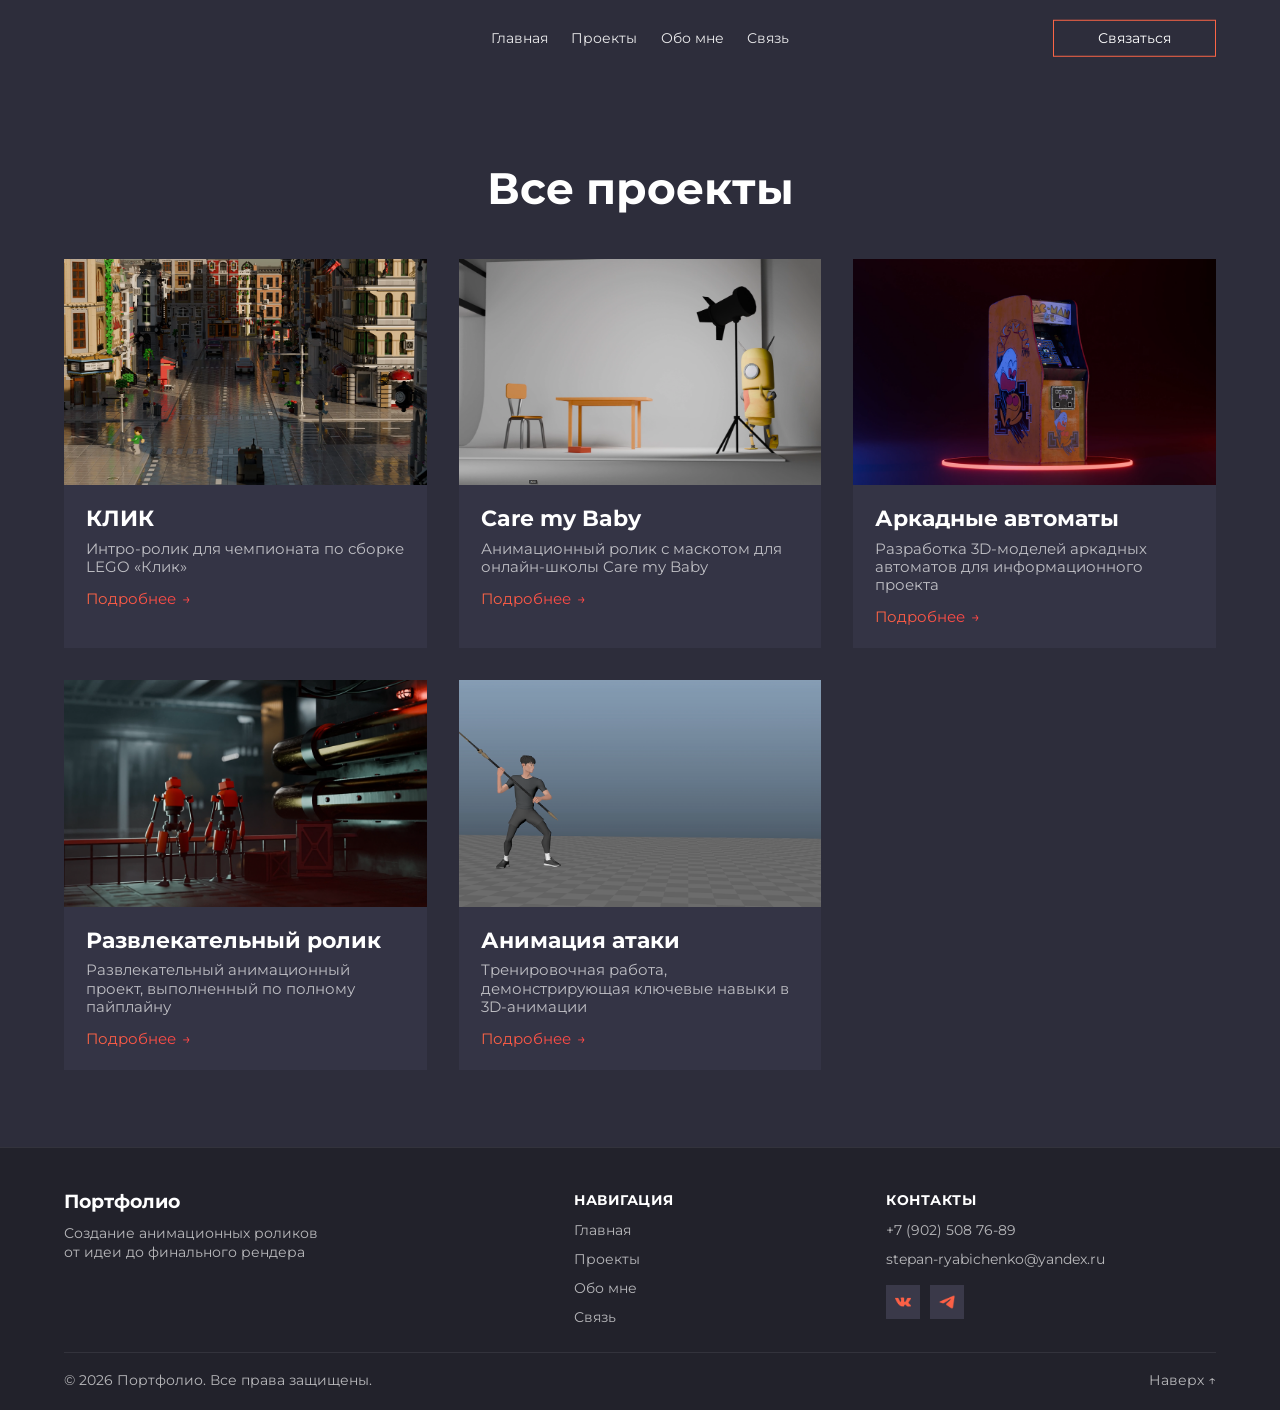
==== cases.html @ e060c21f "front-update" ====
<!DOCTYPE html>
<html lang="ru">
<head>
  <meta charset="UTF-8" />
  <meta name="viewport" content="width=device-width, initial-scale=1.0" />
  <title>Проекты — Портфолио 3D-аниматора</title>

  <link rel="preconnect" href="https://fonts.googleapis.com">
  <link rel="preconnect" href="https://fonts.gstatic.com" crossorigin>
  <link href="https://fonts.googleapis.com/css2?family=Montserrat:wght@400;700&display=swap" rel="stylesheet">

  <link rel="stylesheet" href="style.css" />
</head>
<body id="top">

<header class="site-header site-header--static">
  <div class="container site-header__inner">
    <nav class="nav">
      <a href="index.html#hero">Главная</a>
      <a href="cases.html">Проекты</a>
      <a href="index.html#about">Обо мне</a>
      <a href="index.html#contacts">Связь</a>
    </nav>
    <a class="btn btn--outline" href="index.html#contacts">Связаться</a>
  </div>
</header>

<main class="cases-page">
  <section class="cases section">
    <div class="container">
      <h1 class="section-title">Все проекты</h1>

      <div class="cases-grid">

        <a class="case-card" href="project-01.html">
          <div class="case-card__image">
            <img src="img/project-01.png" alt="Проект КЛИК">
          </div>
          <div class="case-card__content">
            <h2 class="case-card__title">КЛИК</h2>
            <p class="case-card__text">
              Интро-ролик для чемпионата по сборке LEGO «Клик»
            </p>
            <span class="case-card__more">
              <span class="case-card__more-text">Подробнее</span>
            </span>
          </div>
        </a>

        <a class="case-card" href="project-02.html">
          <div class="case-card__image">
            <img src="img/project-02.png" alt="Проект Care my Baby">
          </div>
          <div class="case-card__content">
            <h2 class="case-card__title">Care my Baby</h2>
            <p class="case-card__text">
              Анимационный ролик с маскотом для онлайн-школы Care my Baby
            </p>
            <span class="case-card__more">
              <span class="case-card__more-text">Подробнее</span>
            </span>
          </div>
        </a>

        <a class="case-card" href="project-03.html">
          <div class="case-card__image">
            <img src="img/project-03.png" alt="Аркадные автоматы">
          </div>
          <div class="case-card__content">
            <h2 class="case-card__title">Аркадные автоматы</h2>
            <p class="case-card__text">
              Разработка 3D-моделей аркадных автоматов для информационного проекта
            </p>
            <span class="case-card__more">
              <span class="case-card__more-text">Подробнее</span>
            </span>
          </div>
        </a>

        <a class="case-card" href="project-04.html">
          <div class="case-card__image">
            <img src="img/project-04.png" alt="Развлекательный ролик">
          </div>
          <div class="case-card__content">
            <h2 class="case-card__title">Развлекательный ролик</h2>
            <p class="case-card__text">
              Развлекательный анимационный проект, выполненный по полному пайплайну
            </p>
            <span class="case-card__more">
              <span class="case-card__more-text">Подробнее</span>
            </span>
          </div>
        </a>

        <a class="case-card" href="project-05.html">
          <div class="case-card__image">
            <img src="img/project-05.png" alt="Анимация атаки">
          </div>
          <div class="case-card__content">
            <h2 class="case-card__title">Анимация атаки</h2>
            <p class="case-card__text">
              Тренировочная работа, демонстрирующая ключевые навыки в 3D-анимации
            </p>
            <span class="case-card__more">
              <span class="case-card__more-text">Подробнее</span>
            </span>
          </div>
        </a>

      </div>
    </div>
  </section>
</main>
<footer class="footer">
  <div class="container footer__inner">
    <div class="footer__top">
      <div class="footer__brand">
        <p class="footer__title">Портфолио</p>
        <p class="footer__text">
          Создание анимационных роликов<br>от идеи до финального рендера
        </p>
      </div>

      <div class="footer__column">
        <p class="footer__heading">Навигация</p>
        <nav class="footer__nav">
          <a href="#hero">Главная</a>
          <a href="cases.html">Проекты</a>
          <a href="#about">Обо мне</a>
          <a href="#contacts">Связь</a>
        </nav>
      </div>

      <div class="footer__column">
        <p class="footer__heading">Контакты</p>
        <div class="footer__contacts">
          <a href="tel:+79025087689">+7 (902) 508 76-89</a>
          <a href="mailto:stepan-ryabichenko@yandex.ru">stepan-ryabichenko@yandex.ru</a>

          <div class="socials footer__socials">
            <a href="#" aria-label="VK">
              <img src="img/icon-01.png" alt="VK">
            </a>
            <a href="#" aria-label="Telegram">
              <img src="img/icon-02.png" alt="Telegram">
            </a>
          </div>
        </div>
      </div>
    </div>

    <div class="footer__bottom">
      <p>© 2026 Портфолио. Все права защищены.</p>
      <a class="footer__back" href="#top">Наверх ↑</a>
    </div>
  </div>
</footer>

</body>
</html>
---- style.css ----
:root {
  --bg-color: #2d2d3b;
  --card-color: #343445;
  --footer-color: #22222b;
  --icon-bg: #3a3949;

  --text-color: #ffffff;
  --text-muted: rgba(255, 255, 255, 0.8);
  --text-soft: rgba(255, 255, 255, 0.68);

  --gradient-start: #fb6546;
  --gradient-end: #fd4846;

  --container-width: min(90vw, 1200px);

  --section-gap: clamp(56px, 7vw, 96px);
  --title-text-gap: 10px;
  --hero-gap: 32px;

  --transition: 0.25s ease;
}

* {
  margin: 0;
  padding: 0;
  box-sizing: border-box;
}

html {
  scroll-behavior: smooth;
  font-size: 16px;
  height: 100%;
}

body {
  min-height: 100%;
  font-family: "Montserrat", Arial, sans-serif;
  font-weight: 400;
  background-color: var(--bg-color);
  color: var(--text-color);
  line-height: 1.2;
}

img {
  display: block;
  width: 100%;
  height: auto;
}

a {
  color: inherit;
  text-decoration: none;
}

button,
input,
textarea {
  font: inherit;
  color: inherit;
}

.container {
  width: var(--container-width);
  margin: 0 auto;
}

.section {
  margin-top: var(--section-gap);
}

/* HEADER */

.site-header {
  position: absolute;
  top: 0;
  left: 0;
  width: 100%;
  z-index: 5;
}

.site-header__inner {
  display: flex;
  justify-content: center;
  align-items: center;
  gap: clamp(22px, 2vw, 36px);
  padding: clamp(20px, 2.5vw, 30px) 0;
  position: relative;
}

.nav {
  display: flex;
  align-items: center;
  gap: clamp(16px, 1.8vw, 26px);
  flex-wrap: wrap;
}

.nav a {
  font-size: clamp(0.8rem, 0.75rem + 0.15vw, 0.95rem);
  font-weight: 400;
  color: rgba(255, 255, 255, 0.9);
  transition: opacity var(--transition);
}

.nav a:hover {
  opacity: 0.75;
}

/* BUTTONS */

.btn {
  display: inline-flex;
  justify-content: center;
  align-items: center;
  padding: 0.625em 3.125em;
  background: linear-gradient(to right, var(--gradient-start), var(--gradient-end));
  color: var(--text-color);
  border: 1px solid transparent;
  cursor: pointer;
  font-size: clamp(0.8rem, 0.76rem + 0.15vw, 0.95rem);
  font-weight: 400;
  transition:
    filter var(--transition),
    transform var(--transition),
    background var(--transition),
    border-color var(--transition),
    box-shadow var(--transition);
}

.btn:hover {
  filter: brightness(0.84);
  color: var(--text-color);
}

.btn:active {
  filter: brightness(0.72);
  transform: translateY(1px);
  color: var(--text-color);
}

.btn--outline {
  background: transparent;
  border: 1px solid var(--gradient-start);
  color: var(--text-color);
}

.btn--outline:hover {
  background: linear-gradient(to right, var(--gradient-start), var(--gradient-end));
  border-color: transparent;
  filter: brightness(0.84);
  color: var(--text-color);
}

.btn--outline:active {
  background: linear-gradient(to right, var(--gradient-start), var(--gradient-end));
  border-color: transparent;
  filter: brightness(0.72);
  transform: translateY(1px);
  color: var(--text-color);
}

.site-header .btn {
  position: absolute;
  right: 0;
  top: 50%;
  transform: translateY(-50%);
}

/* HERO */

.hero {
  min-height: 100vh;
  display: flex;
  align-items: center;
  background:
    linear-gradient(rgba(20, 22, 32, 0.35), rgba(20, 22, 32, 0.45)),
    url("img/main.png") center / cover no-repeat;
  position: relative;
}

.hero::after {
  content: "";
  position: absolute;
  inset: 0;
  background: linear-gradient(to bottom, rgba(45, 45, 59, 0) 72%, var(--bg-color) 100%);
}

.hero .container {
  position: relative;
  z-index: 2;
}

.hero__content {
  max-width: min(100%, 820px);
  display: flex;
  flex-direction: column;
  align-items: flex-start;
  gap: var(--hero-gap);
  padding-top: clamp(70px, 7vw, 110px);
}

.hero__text {
  display: flex;
  flex-direction: column;
  gap: var(--title-text-gap);
}

.hero h1 {
  font-size: clamp(2.45rem, 1.8rem + 2vw, 4rem);
  font-weight: 700;
  line-height: 0.95;
  max-width: none;
}

.hero__subtitle {
  font-size: clamp(0.9rem, 0.82rem + 0.25vw, 1rem);
  font-weight: 400;
  color: var(--text-soft);
  line-height: 1.2;
}

.hero__actions {
  display: flex;
  align-items: center;
  gap: 12px;
  flex-wrap: wrap;
}

.text-gradient {
  background: linear-gradient(to right, var(--gradient-start), var(--gradient-end));
  -webkit-background-clip: text;
  -webkit-text-fill-color: transparent;
}

/* TITLES */

.section-title,
.about h2,
.contacts h2 {
  font-size: clamp(2rem, 1.5rem + 1.6vw, 3rem);
  font-weight: 700;
  line-height: 1;
}

.section-title {
  text-align: center;
  margin-bottom: clamp(30px, 4vw, 48px);
}

/* PROJECTS */

.projects-list {
  display: flex;
  flex-direction: column;
  gap: clamp(28px, 3vw, 46px);
}

.project {
  display: flex;
  align-items: center;
  justify-content: space-between;
  gap: clamp(20px, 3vw, 42px);
}

.project--reverse {
  flex-direction: row-reverse;
}

.project__image,
.project__info {
  flex: 1 1 0;
}

.project__image img {
  aspect-ratio: 16 / 9;
  object-fit: cover;
}

.project__info {
  max-width: 320px;
  display: flex;
  flex-direction: column;
  align-items: flex-start;
  gap: 12px;
}

.project__info h3 {
  font-size: clamp(1.5rem, 1.15rem + 0.9vw, 2rem);
  font-weight: 700;
  line-height: 0.95;
}

.project__info p {
  font-size: clamp(0.85rem, 0.8rem + 0.2vw, 1rem);
  font-weight: 400;
  color: var(--text-soft);
  line-height: 1.15;
}

.projects__actions {
  display: flex;
  justify-content: center;
  margin-top: clamp(28px, 4vw, 40px);
}

/* ABOUT */

.about__wrapper {
  display: flex;
  justify-content: space-between;
  align-items: center;
  gap: clamp(24px, 4vw, 54px);
}

.about__content,
.about__image {
  flex: 1 1 0;
}

.about__content {
  max-width: 560px;
  display: flex;
  flex-direction: column;
  gap: 16px;
}

.about__content p {
  font-size: clamp(0.9rem, 0.84rem + 0.2vw, 1rem);
  font-weight: 400;
  color: var(--text-soft);
  line-height: 1.2;
}

.skills {
  display: flex;
  flex-wrap: wrap;
  gap: 8px;
}

.skills span {
  display: inline-flex;
  align-items: center;
  justify-content: center;
  padding: 0.42em 0.95em;
  font-size: clamp(0.68rem, 0.64rem + 0.15vw, 0.8rem);
  font-weight: 400;
  color: rgba(255, 255, 255, 0.92);
  background: rgba(255, 255, 255, 0.06);
  border: 1px solid rgba(255, 255, 255, 0.1);
  box-shadow:
    inset 0 1px 0 rgba(255, 255, 255, 0.08),
    0 8px 20px rgba(0, 0, 0, 0.08);
  backdrop-filter: blur(8px);
  -webkit-backdrop-filter: blur(8px);
  border-radius: 999px;
}

.about__image {
  display: flex;
  justify-content: flex-end;
}

.about__image img {
  width: min(100%, 340px);
  object-fit: cover;
  margin-left: auto;
}

/* CONTACTS */

.contacts__wrapper {
  display: flex;
  justify-content: space-between;
  align-items: center;
  gap: clamp(24px, 4vw, 60px);
}

.contacts__content,
.contact-form {
  flex: 1 1 0;
}

.contact-form {
  max-width: 500px;
  background-color: var(--card-color);
  padding: clamp(20px, 2.5vw, 28px);
  display: flex;
  flex-direction: column;
  gap: 10px;
}

.contact-form__title {
  font-size: clamp(0.9rem, 0.84rem + 0.2vw, 1rem);
  font-weight: 400;
  color: var(--text-muted);
  margin-bottom: 4px;
}

.contact-form input,
.contact-form textarea {
  width: 100%;
  border: none;
  outline: none;
  padding: 12px 14px;
  background: rgba(255, 255, 255, 0.03);
  color: var(--text-color);
  font-size: clamp(0.85rem, 0.8rem + 0.15vw, 0.95rem);
  font-weight: 400;
}

.contact-form input::placeholder,
.contact-form textarea::placeholder {
  color: rgba(255, 255, 255, 0.35);
}

.contact-form textarea {
  min-height: 120px;
  resize: vertical;
}

.contact-form .btn {
  align-self: center;
  margin-top: 6px;
}

.contacts__content {
  max-width: 460px;
  display: flex;
  flex-direction: column;
  gap: 14px;
}

.contacts__content p,
.contacts__info a {
  font-size: clamp(0.9rem, 0.84rem + 0.2vw, 1rem);
  font-weight: 400;
  color: var(--text-soft);
  line-height: 1.2;
}

.contacts__info {
  display: flex;
  flex-direction: column;
  gap: 10px;
  margin-top: 10px;
}

.socials {
  display: flex;
  gap: 10px;
  margin-top: 6px;
}

.socials a {
  display: inline-flex;
  justify-content: center;
  align-items: center;
  width: 34px;
  height: 34px;
  background-color: var(--icon-bg);
  transition: opacity var(--transition), transform var(--transition), background-color var(--transition);
}

.socials a img {
  width: 16px;
  height: 16px;
  object-fit: contain;
}

.socials a:hover {
  opacity: 0.9;
  background-color: #444355;
}

.socials a:active {
  transform: translateY(1px);
}

/* FOOTER */

.footer {
  margin-top: clamp(50px, 6vw, 80px);
  background-color: var(--footer-color);
  border-top: 1px solid rgba(255, 255, 255, 0.08);
}

.footer__inner {
  padding: clamp(28px, 4vw, 44px) 0 20px;
}

.footer__top {
  display: grid;
  grid-template-columns: minmax(260px, 1.4fr) minmax(160px, 0.8fr) minmax(220px, 1fr);
  gap: clamp(24px, 4vw, 48px);
  padding-bottom: 24px;
}

.footer__brand,
.footer__column {
  display: flex;
  flex-direction: column;
  gap: 12px;
}

.footer__title {
  font-size: clamp(1rem, 0.92rem + 0.3vw, 1.2rem);
  font-weight: 700;
  color: var(--text-color);
  line-height: 1.1;
}

.footer__heading {
  font-size: clamp(0.82rem, 0.78rem + 0.12vw, 0.92rem);
  font-weight: 700;
  color: var(--text-color);
  text-transform: uppercase;
  letter-spacing: 0.04em;
}

.footer__text,
.footer__nav a,
.footer__contacts a,
.footer__bottom p,
.footer__back {
  font-size: clamp(0.82rem, 0.78rem + 0.14vw, 0.95rem);
  font-weight: 400;
  color: var(--text-soft);
  line-height: 1.35;
}

.footer__nav,
.footer__contacts {
  display: flex;
  flex-direction: column;
  gap: 10px;
}

.footer__nav a,
.footer__contacts a,
.footer__back {
  transition: opacity var(--transition), color var(--transition);
}

.footer__nav a:hover,
.footer__contacts a:hover,
.footer__back:hover {
  opacity: 0.8;
  color: var(--text-color);
}

.footer__socials {
  margin-top: 6px;
}

.footer__bottom {
  padding-top: 18px;
  border-top: 1px solid rgba(255, 255, 255, 0.08);
  display: flex;
  justify-content: space-between;
  align-items: center;
  gap: 16px;
}

.footer__back {
  white-space: nowrap;
}

@media (max-width: 1024px) {
  .footer__top {
    grid-template-columns: 1fr 1fr;
  }

  .footer__brand {
    grid-column: 1 / -1;
  }
}

@media (max-width: 768px) {
  .footer__inner {
    padding: 28px 0 18px;
  }

  .footer__top {
    grid-template-columns: 1fr;
    gap: 24px;
    padding-bottom: 20px;
  }

  .footer__bottom {
    flex-direction: column;
    align-items: flex-start;
  }
}

/* ADAPTIVE */

@media (max-width: 1024px) {
  .site-header__inner {
    justify-content: space-between;
  }

  .site-header .btn {
    position: static;
    transform: none;
    margin-left: auto;
  }

  .project,
  .project--reverse,
  .about__wrapper,
  .contacts__wrapper {
    flex-direction: column;
    align-items: flex-start;
  }

  .project__info,
  .about__content,
  .contacts__content,
  .contact-form {
    max-width: 100%;
  }

  .about__image,
  .contact-form {
    width: 100%;
  }

  .section-title {
    text-align: left;
  }

  .contacts__wrapper {
    align-items: flex-start;
  }
}

@media (max-width: 768px) {
  html,
  body {
    min-height: 100%;
  }

  body {
    display: flex;
    flex-direction: column;
  }

  main {
    flex: 1 0 auto;
  }

  .footer {
    flex-shrink: 0;
  }

  .site-header {
    position: absolute;
    background-color: transparent;
  }

  .site-header__inner {
    flex-direction: column;
    align-items: flex-start;
    gap: 16px;
  }

  .site-header .btn {
    display: none;
  }
  .contacts__wrapper {
  flex-direction: column;
}

.contacts__content {
  order: -1;
}

  .hero {
    min-height: auto;
    padding: 72px 0 72px;
  }

  .hero__content {
    padding-top: 0;
    gap: 24px;
  }

  .hero__actions {
    width: 100%;
  }

  .hero__actions .btn {
    width: 100%;
  }

  .project__image img {
    aspect-ratio: 4 / 3;
  }

  .project__info {
    gap: 10px;
  }

  .about__image {
    justify-content: center;
  }

  .about__image img {
    margin-left: 0;
  }
}

/* PROJECT PAGE */

.site-header--static {
  position: relative;
}

.project-page {
  flex: 1 0 auto;
}

.project-detail--first {
  margin-top: clamp(24px, 4vw, 40px);
}

.project-back {
  display: inline-flex;
  align-items: center;
  margin-bottom: 12px;
  font-size: clamp(0.82rem, 0.78rem + 0.14vw, 0.95rem);
  color: var(--text-soft);
  transition: opacity var(--transition);
}

.project-back:hover {
  opacity: 0.78;
}

.project-detail__title {
  font-size: clamp(2.3rem, 1.7rem + 1.8vw, 3.5rem);
  font-weight: 700;
  line-height: 1;
  margin-bottom: clamp(22px, 3vw, 32px);
}

.project-detail__hero {
  margin-bottom: clamp(24px, 3vw, 36px);
}

.project-detail__main-video {
  display: block;
  width: 100%;
  aspect-ratio: 16 / 9;
  object-fit: cover;
  background-color: #000;
}

.project-detail__info {
  display: flex;
  justify-content: space-between;
  align-items: flex-start;
  gap: clamp(28px, 4vw, 72px);
}

.project-detail__text {
  flex: 1 1 auto;
  max-width: 760px;
  display: flex;
  flex-direction: column;
  gap: 16px;
}

.project-detail__text p {
  font-size: clamp(0.98rem, 0.9rem + 0.18vw, 1.1rem);
  line-height: 1.25;
  color: var(--text-soft);
}

.project-detail__meta {
  flex: 0 0 170px;
  display: flex;
  flex-direction: column;
  gap: 26px;
}

.project-meta-item {
  display: flex;
  flex-direction: column;
  gap: 4px;
}

.project-meta-item__label {
  font-size: clamp(0.82rem, 0.78rem + 0.12vw, 0.92rem);

  background: linear-gradient(to right, var(--gradient-start), var(--gradient-end));
  -webkit-background-clip: text;
  -webkit-text-fill-color: transparent;
}

.project-meta-item__value {
  font-size: clamp(1rem, 0.94rem + 0.14vw, 1.15rem);
  font-weight: 700;
  color: var(--text-color);
}

.project-slider__title {
  font-size: clamp(2rem, 1.5rem + 1.6vw, 3rem);
  font-weight: 700;
  line-height: 1;
  margin-bottom: clamp(24px, 3vw, 34px);
}

.slider {
  display: flex;
  flex-direction: column;
  align-items: center;
  gap: 18px;
}

.slider__viewport {
  position: relative;
  width: 100%;
}

.slider__video {
  display: block;
  width: 100%;
  aspect-ratio: 16 / 9;
  object-fit: cover;
  background-color: #000;
}

.slider__arrow {
  position: absolute;
  top: 50%;
  transform: translateY(-50%);
  width: clamp(42px, 4vw, 56px);
  height: clamp(42px, 4vw, 56px);
  display: inline-flex;
  justify-content: center;
  align-items: center;
  border: 1px solid rgba(255, 255, 255, 0.14);
  border-radius: 999px;
  background: rgba(255, 255, 255, 0.1);
  color: var(--text-color);
  font-size: clamp(1.4rem, 1.2rem + 0.3vw, 1.7rem);
  cursor: pointer;
  backdrop-filter: blur(8px);
  -webkit-backdrop-filter: blur(8px);
  box-shadow:
    inset 0 1px 0 rgba(255, 255, 255, 0.08),
    0 8px 20px rgba(0, 0, 0, 0.12);
  transition:
    background var(--transition),
    transform var(--transition),
    opacity var(--transition),
    border-color var(--transition);
}

.slider__arrow:hover {
  background: rgba(255, 255, 255, 0.16);
}

.slider__arrow:active {
  transform: translateY(calc(-50% + 1px));
  background: rgba(255, 255, 255, 0.22);
}

.slider__arrow--prev {
  left: clamp(14px, 2vw, 22px);
}

.slider__arrow--next {
  right: clamp(14px, 2vw, 22px);
}

.slider__dots {
  display: flex;
  align-items: center;
  justify-content: center;
  gap: 10px;
}

.slider__dot {
  width: 56px;
  height: 6px;
  border: none;
  background-color: #4a495f;
  cursor: pointer;
  transition: background-color var(--transition), opacity var(--transition);
}

.slider__dot:hover {
  opacity: 0.85;
}

.slider__dot.is-active {
  background: linear-gradient(to right, var(--gradient-start), var(--gradient-end));
}

@media (max-width: 1024px) {
  .project-detail__info {
    flex-direction: column;
    gap: 24px;
  }

  .project-detail__meta {
    flex: 1 1 auto;
    width: 100%;
    display: grid;
    grid-template-columns: repeat(3, minmax(120px, 1fr));
    gap: 20px;
  }
}

@media (max-width: 768px) {
  .project-detail--first {
    margin-top: 50px;
  }

  .site-header--static {
    position: absolute;
    background-color: transparent;
  }

  .project-detail__title {
    margin-bottom: 18px;
  }

  .project-detail__hero {
    margin-bottom: 20px;
  }

  .project-detail__meta {
    grid-template-columns: 1fr;
    gap: 16px;
  }

  .slider__arrow {
    width: 40px;
    height: 40px;
    font-size: 1.3rem;
  }

  .slider__dot {
    width: 42px;
  }
}

/* CASES PAGE */

.cases-page {
  flex: 1 0 auto;
}

.cases-grid {
  display: grid;
  grid-template-columns: repeat(3, minmax(0, 1fr));
  gap: clamp(20px, 2.5vw, 32px);
}

.case-card {
  display: flex;
  flex-direction: column;
  background-color: var(--card-color);
  overflow: hidden;
  transition:
    transform var(--transition),
    opacity var(--transition),
    box-shadow var(--transition);
}

.case-card:hover {
  transform: translateY(-4px);
  opacity: 0.96;
  box-shadow: 0 12px 28px rgba(0, 0, 0, 0.16);
}

.case-card:active {
  transform: translateY(-1px);
}

.case-card__image img {
  aspect-ratio: 16 / 10;
  object-fit: cover;
}

.case-card__content {
  display: flex;
  flex-direction: column;
  gap: 10px;
  padding: clamp(16px, 2vw, 22px);
}

.case-card__title {
  font-size: clamp(1.2rem, 1rem + 0.5vw, 1.6rem);
  font-weight: 700;
  line-height: 1;
}

.case-card__text {
  font-size: clamp(0.85rem, 0.8rem + 0.18vw, 0.95rem);
  font-weight: 400;
  color: var(--text-soft);
  line-height: 1.2;
}

.case-card__more {
  margin-top: 4px;
  font-size: clamp(0.85rem, 0.8rem + 0.18vw, 0.95rem);
  font-weight: 400;
  display: inline-flex;
  align-items: center;
  gap: 6px;
  transition: opacity var(--transition), transform var(--transition);
}

.case-card__more-text {
  background: linear-gradient(to right, var(--gradient-start), var(--gradient-end));
  -webkit-background-clip: text;
  -webkit-text-fill-color: transparent;
}

.case-card__more::after {
  content: "→";
  color: var(--gradient-end);
  transition: transform var(--transition);
}

.case-card:hover .case-card__more::after {
  transform: translateX(4px);
}

.case-card:hover .case-card__more {
  opacity: 0.85;
}

@media (max-width: 1024px) {
  .cases-grid {
    grid-template-columns: repeat(2, minmax(0, 1fr));
  }
}

@media (max-width: 768px) {
  .cases-grid {
    grid-template-columns: 1fr;
  }
}
.project-detail__nav {
  display: flex;
  justify-content: space-between;
  align-items: flex-end; /* ← было center */
  gap: 16px;
  margin-bottom: 12px;
}

.project-switch {
  display: flex;
  align-items: center;
  gap: 10px;
}

.project-switch__arrow {
  width: 42px;
  height: 42px;
  display: inline-flex;
  justify-content: center;
  align-items: center;
  border: 1px solid rgba(255, 255, 255, 0.14);
  border-radius: 999px;
  background: rgba(255, 255, 255, 0.08);
  color: var(--text-color);
  font-size: 1.2rem;
  transition:
    background var(--transition),
    transform var(--transition),
    opacity var(--transition),
    border-color var(--transition);
}

.project-switch__arrow:hover {
  background: rgba(255, 255, 255, 0.14);
}

.project-switch__arrow:active {
  transform: translateY(1px);
}

@media (max-width: 768px) {
  .project-detail__nav {
    flex-direction: row;          /* оставляем в строке */
    align-items: flex-end;        /* выравнивание по низу */
    justify-content: space-between;
  }

  .project-switch {
    gap: 6px; /* чуть меньше расстояние */
  }

  .project-switch__arrow {
    width: 36px;
    height: 36px;
    font-size: 1rem;
  }

  .project-back {
    font-size: 0.85rem;
  }
}
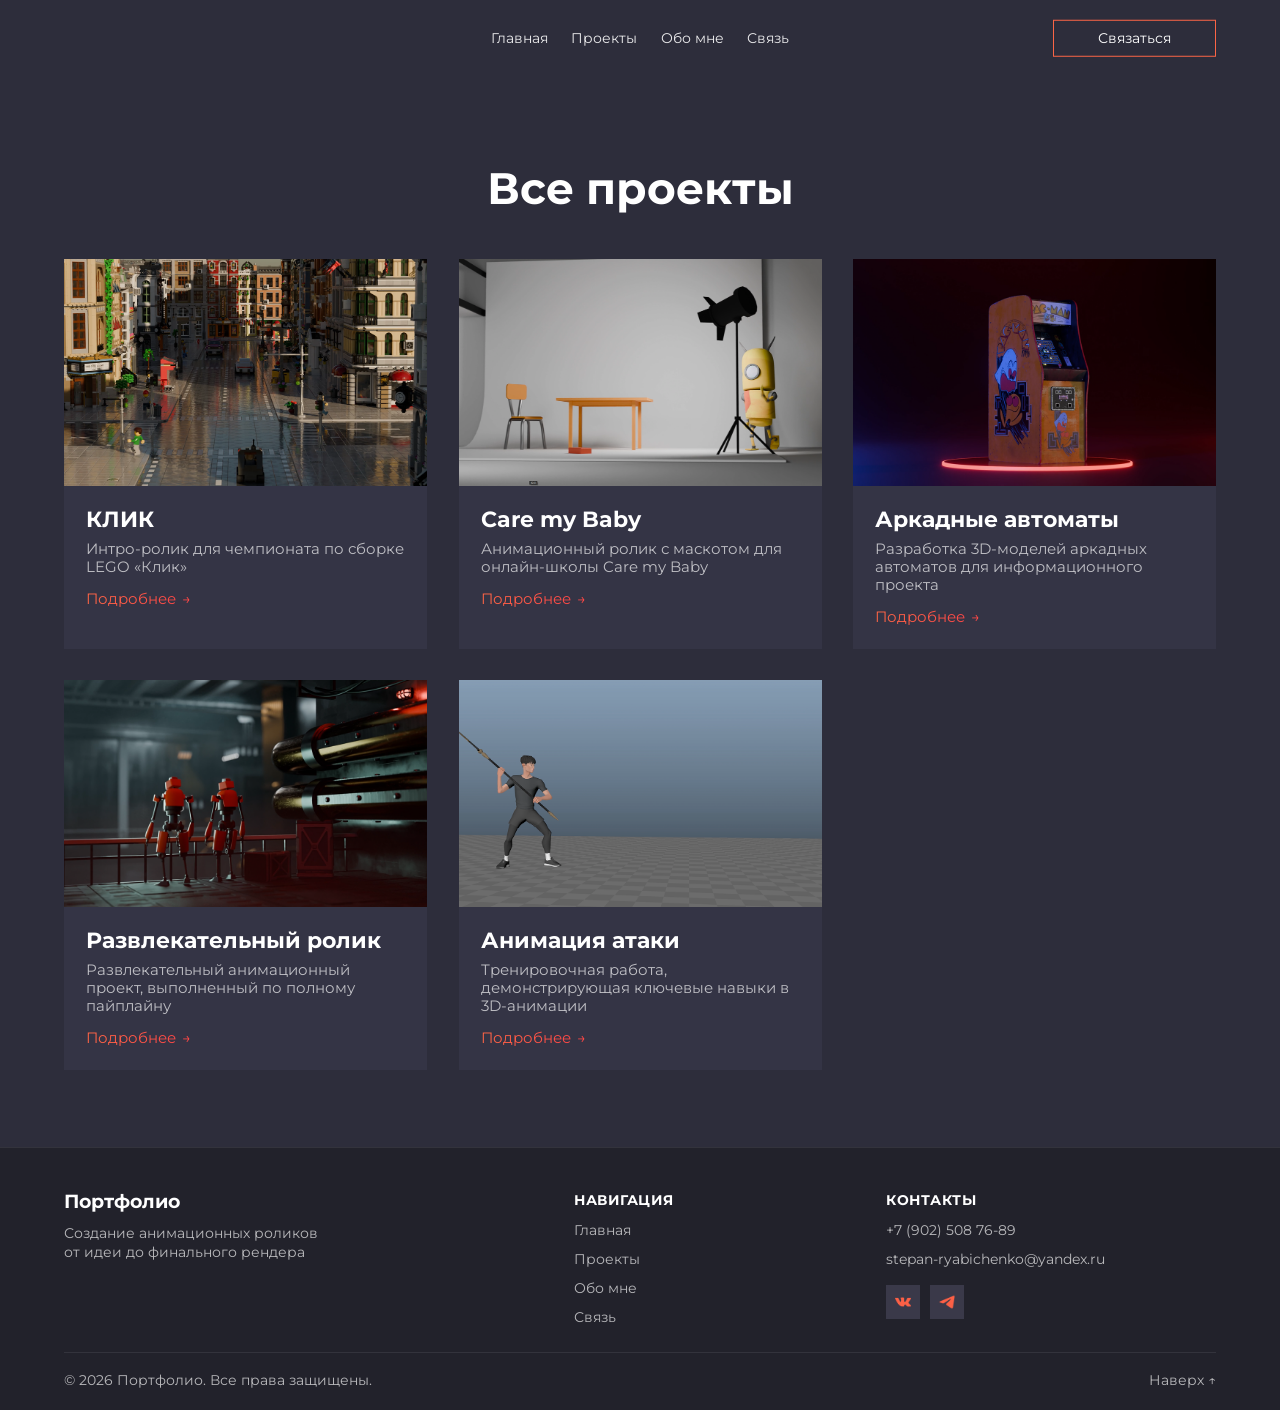
==== commit 007a270a: "feat:animation" ====
--- a/cases.html
+++ b/cases.html
@@ -28,11 +28,10 @@
 <main class="cases-page">
   <section class="cases section">
     <div class="container">
-      <h1 class="section-title">Все проекты</h1>
+      <h1 class="section-title reveal">Все проекты</h1>
 
       <div class="cases-grid">
-
-        <a class="case-card" href="project-01.html">
+        <a class="case-card reveal reveal-delay-1" href="project-01.html">
           <div class="case-card__image">
             <img src="img/project-01.png" alt="Проект КЛИК">
           </div>
@@ -47,7 +46,7 @@
           </div>
         </a>
 
-        <a class="case-card" href="project-02.html">
+        <a class="case-card reveal reveal-delay-2" href="project-02.html">
           <div class="case-card__image">
             <img src="img/project-02.png" alt="Проект Care my Baby">
           </div>
@@ -62,7 +61,7 @@
           </div>
         </a>
 
-        <a class="case-card" href="project-03.html">
+        <a class="case-card reveal reveal-delay-3" href="project-03.html">
           <div class="case-card__image">
             <img src="img/project-03.png" alt="Аркадные автоматы">
           </div>
@@ -77,7 +76,7 @@
           </div>
         </a>
 
-        <a class="case-card" href="project-04.html">
+        <a class="case-card reveal reveal-delay-1" href="project-04.html">
           <div class="case-card__image">
             <img src="img/project-04.png" alt="Развлекательный ролик">
           </div>
@@ -92,7 +91,7 @@
           </div>
         </a>
 
-        <a class="case-card" href="project-05.html">
+        <a class="case-card reveal reveal-delay-2" href="project-05.html">
           <div class="case-card__image">
             <img src="img/project-05.png" alt="Анимация атаки">
           </div>
@@ -106,11 +105,11 @@
             </span>
           </div>
         </a>
-
       </div>
     </div>
   </section>
 </main>
+
 <footer class="footer">
   <div class="container footer__inner">
     <div class="footer__top">
@@ -124,10 +123,10 @@
       <div class="footer__column">
         <p class="footer__heading">Навигация</p>
         <nav class="footer__nav">
-          <a href="#hero">Главная</a>
+          <a href="index.html#hero">Главная</a>
           <a href="cases.html">Проекты</a>
-          <a href="#about">Обо мне</a>
-          <a href="#contacts">Связь</a>
+          <a href="index.html#about">Обо мне</a>
+          <a href="index.html#contacts">Связь</a>
         </nav>
       </div>
 
@@ -156,5 +155,6 @@
   </div>
 </footer>
 
+<script src="scroll-animations.js"></script>
 </body>
 </html>
--- a/style.css
+++ b/style.css
@@ -1106,4 +1106,85 @@
   .project-back {
     font-size: 0.85rem;
   }
+}
+/* BUTTON STATES */
+
+.btn--loading {
+  background: #555 !important;
+  border-color: #555 !important;
+  cursor: default;
+}
+
+.btn--success {
+  background: linear-gradient(to right, #4caf50, #43a047) !important;
+  border-color: transparent !important;
+  cursor: default;
+}
+/* SCROLL ANIMATION */
+
+.reveal {
+  opacity: 0;
+  transform: translateY(36px);
+  transition:
+    opacity 0.8s ease,
+    transform 0.8s ease;
+  will-change: opacity, transform;
+}
+
+.reveal.is-visible {
+  opacity: 1;
+  transform: translateY(0);
+}
+
+.reveal-left {
+  opacity: 0;
+  transform: translateX(-40px);
+  transition:
+    opacity 0.8s ease,
+    transform 0.8s ease;
+  will-change: opacity, transform;
+}
+
+.reveal-left.is-visible {
+  opacity: 1;
+  transform: translateX(0);
+}
+
+.reveal-right {
+  opacity: 0;
+  transform: translateX(40px);
+  transition:
+    opacity 0.8s ease,
+    transform 0.8s ease;
+  will-change: opacity, transform;
+}
+
+.reveal-right.is-visible {
+  opacity: 1;
+  transform: translateX(0);
+}
+
+.reveal-delay-1 {
+  transition-delay: 0.1s;
+}
+
+.reveal-delay-2 {
+  transition-delay: 0.2s;
+}
+
+.reveal-delay-3 {
+  transition-delay: 0.3s;
+}
+
+@media (prefers-reduced-motion: reduce) {
+  .reveal,
+  .reveal-left,
+  .reveal-right,
+  .reveal-delay-1,
+  .reveal-delay-2,
+  .reveal-delay-3 {
+    opacity: 1;
+    transform: none;
+    transition: none;
+  }
 }
